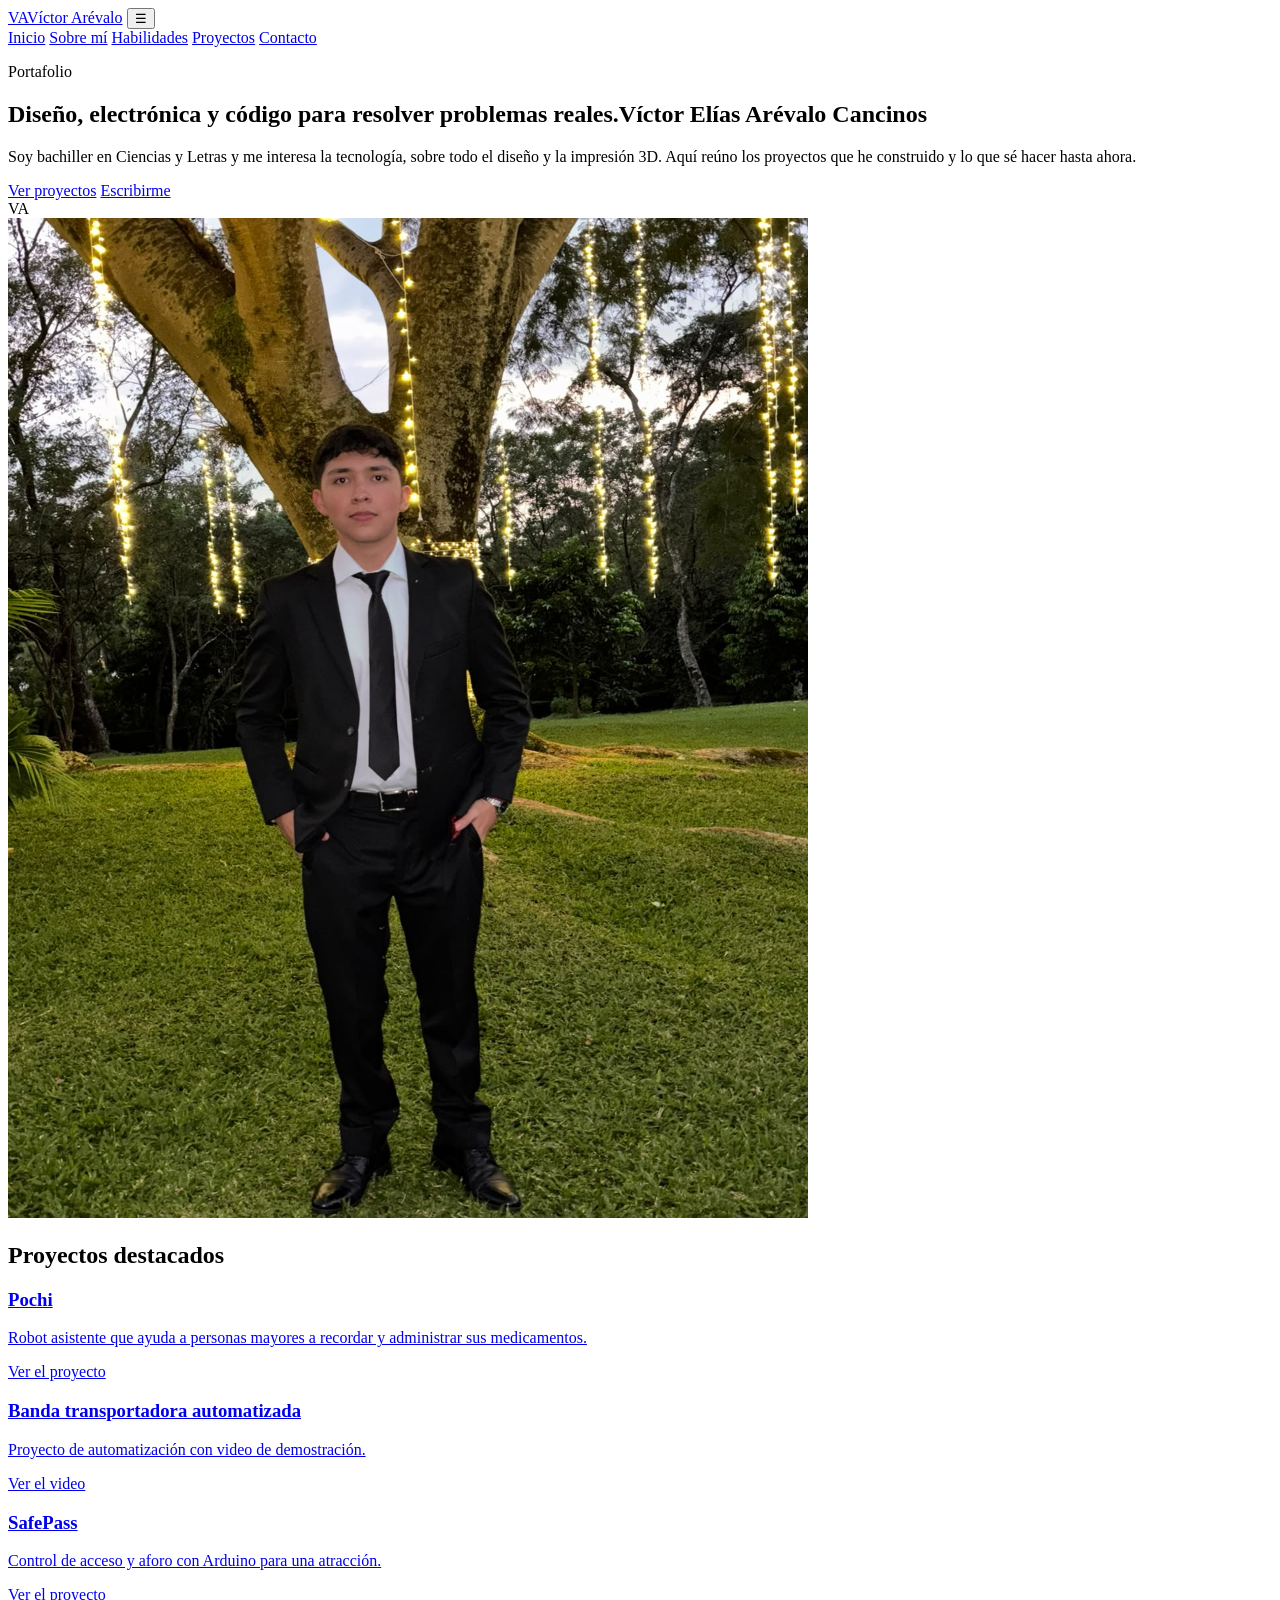
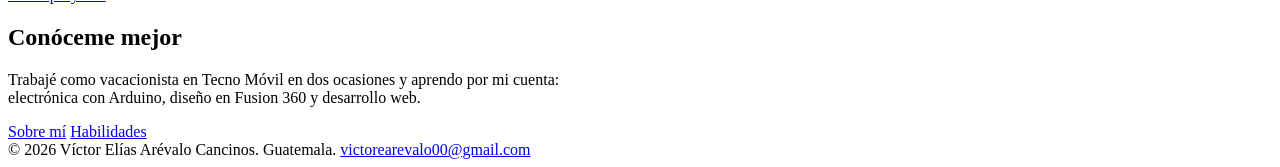
==== index.html @ e8a43c38 "Add files via upload" ====
<!DOCTYPE html>
<html lang="es">
<head>
  <meta charset="utf-8">
  <meta name="viewport" content="width=device-width, initial-scale=1">
  <title>Víctor Elías Arévalo Cancinos | Portafolio</title>
  <meta name="description" content="Portafolio de Víctor Elías Arévalo Cancinos: proyectos de diseño 3D, electrónica con Arduino y desarrollo web en Guatemala.">
  <meta name="theme-color" content="#060A13">
  <meta property="og:title" content="Víctor Elías Arévalo Cancinos | Portafolio">
  <meta property="og:description" content="Portafolio de Víctor Elías Arévalo Cancinos: proyectos de diseño 3D, electrónica con Arduino y desarrollo web en Guatemala.">
  <meta property="og:type" content="website">
  <link rel="icon" href="data:image/svg+xml,%3Csvg xmlns='http://www.w3.org/2000/svg' viewBox='0 0 64 64'%3E%3Crect width='64' height='64' rx='14' fill='%233D7BFF'/%3E%3Ctext x='32' y='43' font-size='30' font-family='Arial' font-weight='700' text-anchor='middle' fill='%2304101f'%3EVA%3C/text%3E%3C/svg%3E">
  <link rel="preconnect" href="https://fonts.googleapis.com">
  <link rel="preconnect" href="https://fonts.gstatic.com" crossorigin>
  <link href="https://fonts.googleapis.com/css2?family=Bricolage+Grotesque:opsz,wght@12..96,500..700&family=Manrope:wght@400;500;600&display=swap" rel="stylesheet">
  <link rel="stylesheet" href="css/styles.css">
  <script>document.documentElement.className+=' js';</script>
</head>
<body>
  <header class="site-header">
    <div class="wrap bar">
      <a class="brand" href="index.html" aria-label="Ir al inicio"><span class="brand-mark">VA</span><span>Víctor Arévalo</span></a>
      <button class="nav-toggle" type="button" aria-label="Abrir menú" aria-expanded="false" aria-controls="menu">&#9776;</button>
      <nav class="nav" id="menu" aria-label="Navegación principal">
        <a href="index.html" aria-current="page">Inicio</a>
        <a href="sobre-mi.html">Sobre mí</a>
        <a href="habilidades.html">Habilidades</a>
        <a href="proyectos.html">Proyectos</a>
        <a href="contacto.html">Contacto</a>
      </nav>
    </div>
  </header>
  <main>
    <section class="hero">
      <div class="wrap hero-grid">
        <div>
          <p class="tag">Portafolio</p>
          <h1>Diseño, electrónica y código para resolver problemas reales.<span class="nm">Víctor Elías Arévalo Cancinos</span></h1>
          <p class="lead">Soy bachiller en Ciencias y Letras y me interesa la tecnología, sobre todo el diseño y la impresión 3D. Aquí reúno los proyectos que he construido y lo que sé hacer hasta ahora.</p>
          <div class="actions">
            <a class="btn btn-primary" href="proyectos.html">Ver proyectos</a>
            <a class="btn" href="mailto:victorearevalo00@gmail.com">Escribirme</a>
          </div>
        </div>
        <div class="hero-photo">
          <div class="frame"><div class="photo"><div class="photo-fallback" aria-hidden="true">VA</div><img src="recursos/victora.jpeg" alt="Fotografía de Víctor Elías Arévalo Cancinos" width="800" height="1000" ></div></div>
        </div>
      </div>
    </section>

    <section class="section alt">
      <div class="wrap">
        <h2 class="reveal">Proyectos destacados</h2>
        <div class="highlights">
          <a class="hl reveal" href="proyectos.html#pochi"><h3>Pochi</h3><p>Robot asistente que ayuda a personas mayores a recordar y administrar sus medicamentos.</p><span class="more">Ver el proyecto</span></a>
          <a class="hl reveal" href="proyectos.html#banda"><h3>Banda transportadora automatizada</h3><p>Proyecto de automatización con video de demostración.</p><span class="more">Ver el video</span></a>
          <a class="hl reveal" href="proyectos.html#safepass"><h3>SafePass</h3><p>Control de acceso y aforo con Arduino para una atracción.</p><span class="more">Ver el proyecto</span></a>
        </div>
      </div>
    </section>

    <section class="section">
      <div class="wrap">
        <h2 class="reveal">Conóceme mejor</h2>
        <p class="reveal muted" style="max-width:38em">Trabajé como vacacionista en Tecno Móvil en dos ocasiones y aprendo por mi cuenta: electrónica con Arduino, diseño en Fusion 360 y desarrollo web.</p>
        <div class="actions reveal">
          <a class="btn" href="sobre-mi.html">Sobre mí</a>
          <a class="btn" href="habilidades.html">Habilidades</a>
        </div>
      </div>
    </section>
  </main>
  <footer class="site-footer">
    <div class="wrap foot">
      <span>&copy; 2026 Víctor Elías Arévalo Cancinos. Guatemala.</span>
      <a href="mailto:victorearevalo00@gmail.com">victorearevalo00@gmail.com</a>
    </div>
  </footer>
  <script src="js/main.js"></script>
</body>
</html>
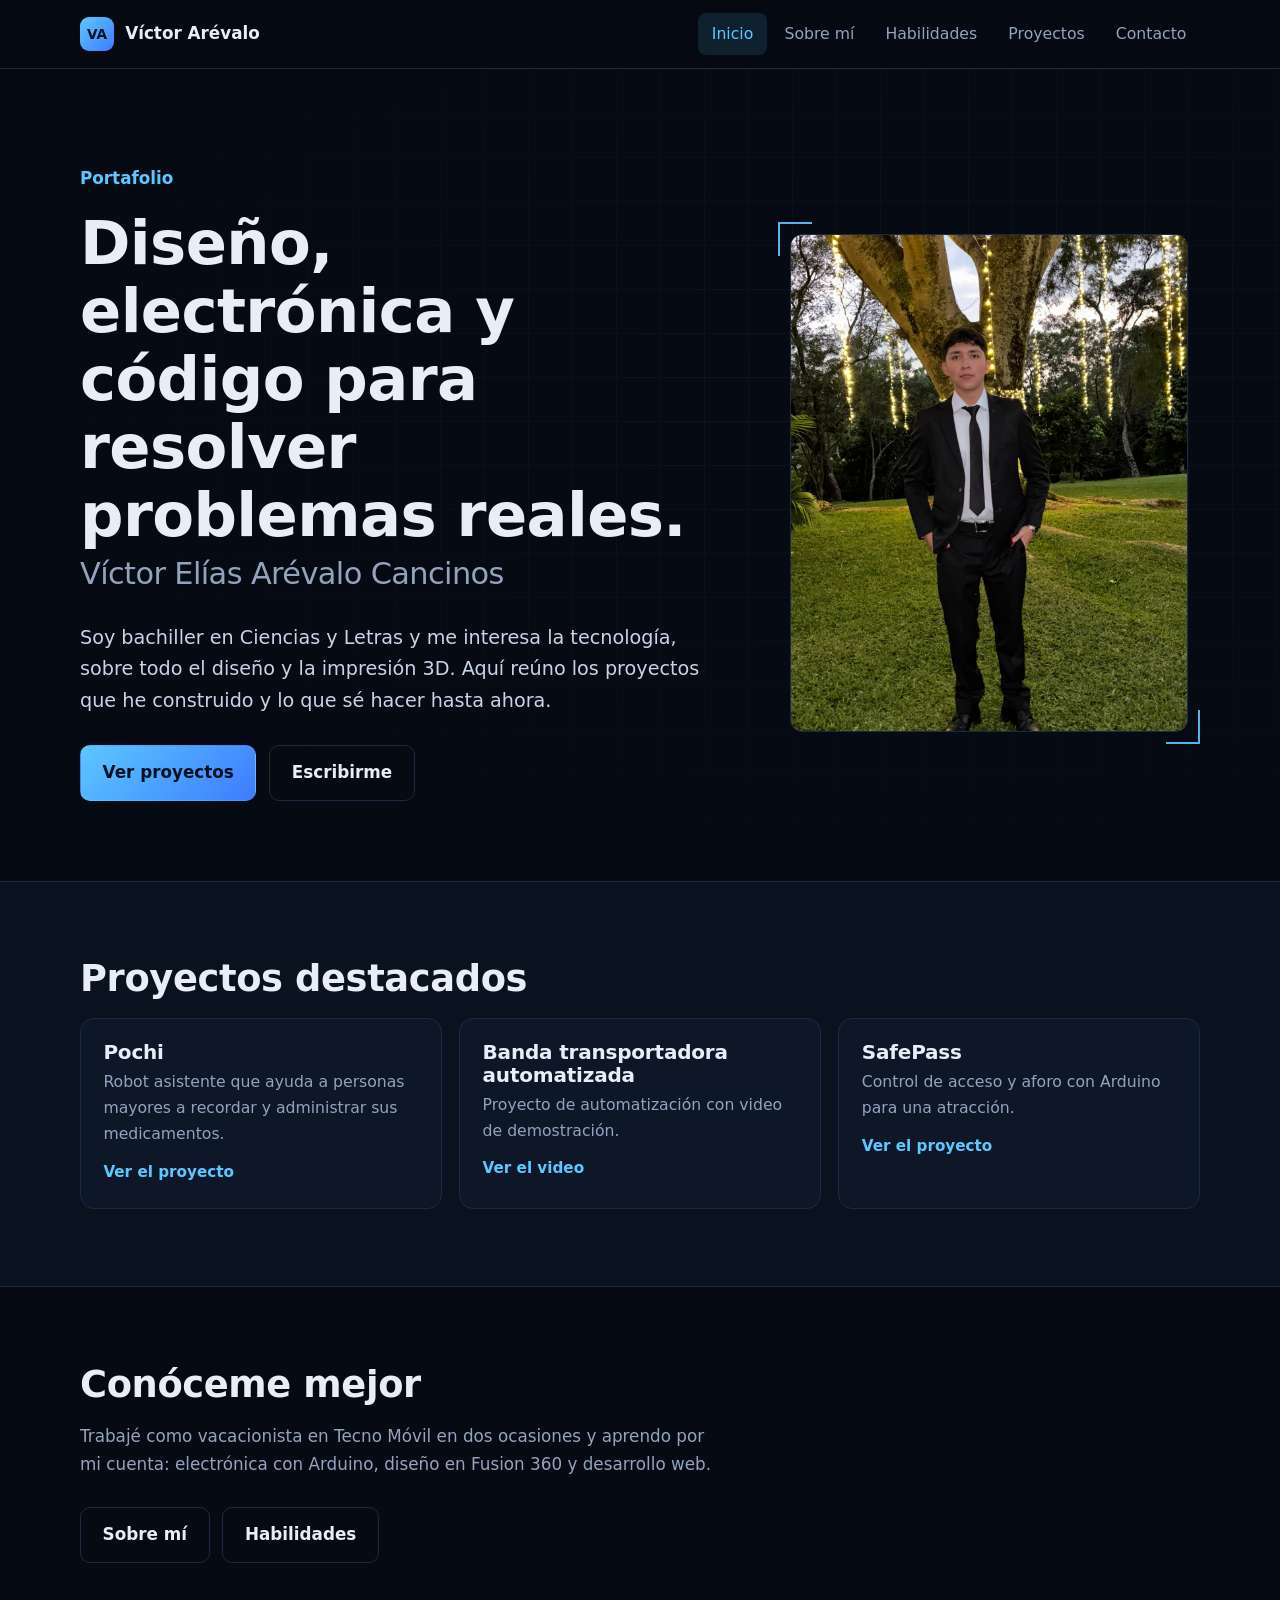
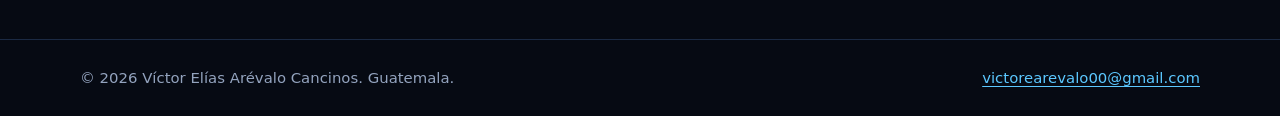
==== commit a359a61c: "Add files via upload" ====
--- a/index.html
+++ b/index.html
@@ -13,7 +13,7 @@
   <link rel="preconnect" href="https://fonts.googleapis.com">
   <link rel="preconnect" href="https://fonts.gstatic.com" crossorigin>
   <link href="https://fonts.googleapis.com/css2?family=Bricolage+Grotesque:opsz,wght@12..96,500..700&family=Manrope:wght@400;500;600&display=swap" rel="stylesheet">
-  <link rel="stylesheet" href="css/styles.css">
+  <link rel="stylesheet" href="styles.css">
   <script>document.documentElement.className+=' js';</script>
 </head>
 <body>
@@ -76,6 +76,6 @@
       <a href="mailto:victorearevalo00@gmail.com">victorearevalo00@gmail.com</a>
     </div>
   </footer>
-  <script src="js/main.js"></script>
+  <script src="main.js"></script>
 </body>
 </html>
--- a/styles.css
+++ b/styles.css
@@ -0,0 +1,157 @@
+/* Portafolio — Víctor Elías Arévalo Cancinos */
+:root{
+  --bg:#060A13; --bg-2:#0A111F; --surface:#0E1727; --line:#1B2A44;
+  --text:#E8EEF8; --muted:#93A3BE; --sky:#5CC8FF; --blue:#3D7BFF;
+  --radius:14px; --maxw:1120px;
+  --f-display:"Bricolage Grotesque","Segoe UI",system-ui,-apple-system,sans-serif;
+  --f-body:"Manrope","Segoe UI",system-ui,-apple-system,sans-serif;
+}
+*,*::before,*::after{box-sizing:border-box}
+html{scroll-behavior:smooth;-webkit-text-size-adjust:100%}
+body{margin:0;background:var(--bg);color:var(--text);font-family:var(--f-body);font-size:1.05rem;line-height:1.65;min-height:100vh;display:flex;flex-direction:column}
+main{flex:1}
+img,video{max-width:100%;display:block}
+a{color:var(--sky);text-decoration-thickness:1px;text-underline-offset:3px}
+a:hover{color:#fff}
+:focus-visible{outline:2px solid var(--sky);outline-offset:3px;border-radius:4px}
+h1,h2,h3{font-family:var(--f-display);line-height:1.12;margin:0 0 .5em;letter-spacing:-.01em}
+h1{font-size:clamp(2.2rem,5.2vw,3.8rem);font-weight:700}
+h2{font-size:clamp(1.6rem,3.2vw,2.3rem);font-weight:650}
+h3{font-size:1.25rem;font-weight:600}
+p{margin:0 0 1em}
+.wrap{width:min(100% - 2.5rem,var(--maxw));margin-inline:auto}
+.muted{color:var(--muted)}
+.lead{font-size:1.2rem;color:#C7D3E8;max-width:34em}
+
+/* Header */
+.site-header{position:sticky;top:0;z-index:50;background:rgba(6,10,19,.82);backdrop-filter:blur(12px);-webkit-backdrop-filter:blur(12px);border-bottom:1px solid var(--line)}
+.bar{display:flex;align-items:center;justify-content:space-between;height:68px}
+.brand{display:flex;align-items:center;gap:.7rem;color:var(--text);text-decoration:none;font-family:var(--f-display);font-weight:650}
+.brand-mark{width:34px;height:34px;border-radius:9px;display:grid;place-items:center;font-size:.85rem;color:#04101f;background:linear-gradient(135deg,var(--sky),var(--blue))}
+.nav{display:flex;gap:.25rem}
+.nav a{color:var(--muted);text-decoration:none;padding:.5rem .85rem;border-radius:8px;font-weight:500;font-size:.98rem;transition:color .2s,background .2s}
+.nav a:hover{color:var(--text);background:rgba(92,200,255,.08)}
+.nav a[aria-current="page"]{color:var(--sky);background:rgba(92,200,255,.12)}
+.nav-toggle{display:none;background:none;border:1px solid var(--line);color:var(--text);width:44px;height:44px;border-radius:10px;cursor:pointer;font-size:1.2rem}
+@media (max-width:760px){
+  .js .nav-toggle{display:block}
+  .js .nav{display:none;position:absolute;top:68px;left:0;right:0;flex-direction:column;background:var(--bg-2);border-bottom:1px solid var(--line);padding:.75rem 1.25rem 1rem}
+  .js .nav.open{display:flex}
+  .nav a{padding:.8rem .5rem}
+  .nav{flex-wrap:wrap}
+}
+
+/* Hero */
+.hero{position:relative;overflow:hidden;padding:clamp(3rem,8vw,6rem) 0 clamp(3rem,7vw,5rem)}
+.hero::before{content:"";position:absolute;inset:0;background-image:linear-gradient(var(--line) 1px,transparent 1px),linear-gradient(90deg,var(--line) 1px,transparent 1px);background-size:44px 44px;opacity:.35;-webkit-mask-image:radial-gradient(ellipse at 70% 40%,#000 0%,transparent 70%);mask-image:radial-gradient(ellipse at 70% 40%,#000 0%,transparent 70%)}
+.hero-grid{position:relative;display:grid;grid-template-columns:1.25fr .85fr;gap:clamp(2rem,6vw,5rem);align-items:center}
+.hero .tag{color:var(--sky);font-weight:600;margin-bottom:1rem}
+.hero h1 .nm{display:block;color:var(--muted);font-weight:500;font-size:.5em;margin-top:.5rem}
+.actions{display:flex;flex-wrap:wrap;gap:.8rem;margin-top:1.8rem}
+.btn{display:inline-flex;align-items:center;justify-content:center;padding:.8rem 1.35rem;border-radius:10px;font-weight:600;text-decoration:none;border:1px solid var(--line);color:var(--text);transition:transform .2s,border-color .2s,background .2s}
+.btn:hover{border-color:var(--sky);color:#fff;transform:translateY(-2px)}
+.btn-primary{background:linear-gradient(135deg,var(--sky),var(--blue));color:#04101f;border-color:transparent}
+.btn-primary:hover{color:#04101f;filter:brightness(1.08)}
+@media (max-width:860px){.hero-grid{grid-template-columns:1fr}.hero-photo{order:-1;max-width:300px}}
+
+/* Photo frame with CAD-style corner marks */
+.photo{position:relative;aspect-ratio:4/5;border-radius:12px;background:var(--surface);overflow:hidden;border:1px solid var(--line)}
+.photo img{position:absolute;inset:0;width:100%;height:100%;object-fit:cover;z-index:1}
+.photo-fallback{position:absolute;inset:0;display:grid;place-items:center;font-family:var(--f-display);font-size:4rem;font-weight:700;color:var(--sky);background:radial-gradient(circle at 30% 20%,rgba(61,123,255,.25),transparent 60%),var(--surface)}
+.frame{position:relative;padding:12px}
+.frame::before,.frame::after{content:"";position:absolute;width:34px;height:34px;border:2px solid var(--sky);opacity:.9}
+.frame::before{top:0;left:0;border-right:0;border-bottom:0}
+.frame::after{bottom:0;right:0;border-left:0;border-top:0}
+.photo.small{max-width:260px;aspect-ratio:1/1}
+
+/* Sections */
+.section{padding:clamp(2.8rem,6vw,4.8rem) 0}
+.section.alt{background:var(--bg-2);border-block:1px solid var(--line)}
+.page-head{padding:clamp(2.8rem,6vw,4.5rem) 0 1rem}
+.page-head p{max-width:40em;color:#C7D3E8;font-size:1.15rem}
+
+/* Home highlights */
+.highlights{display:grid;grid-template-columns:repeat(3,1fr);gap:1.1rem}
+.hl{display:block;padding:1.4rem;border:1px solid var(--line);border-radius:var(--radius);background:var(--surface);color:var(--text);text-decoration:none;transition:border-color .25s,transform .25s}
+.hl:hover{border-color:var(--sky);transform:translateY(-3px);color:var(--text)}
+.hl h3{margin-bottom:.35rem}
+.hl p{color:var(--muted);margin:0;font-size:.98rem}
+.hl .more{display:inline-block;margin-top:.8rem;color:var(--sky);font-weight:600;font-size:.95rem}
+@media (max-width:860px){.highlights{grid-template-columns:1fr}}
+
+/* About */
+.about-grid{display:grid;grid-template-columns:.7fr 1.3fr;gap:clamp(2rem,5vw,4rem);align-items:start}
+@media (max-width:860px){.about-grid{grid-template-columns:1fr}}
+.timeline{list-style:none;margin:1rem 0 0;padding:0 0 0 1.4rem;border-left:1px solid var(--line)}
+.timeline li{position:relative;padding:0 0 1.5rem 1rem}
+.timeline li::before{content:"";position:absolute;left:-1.4rem;top:.55rem;width:9px;height:9px;margin-left:-4px;border-radius:50%;background:var(--sky);box-shadow:0 0 0 4px rgba(92,200,255,.15)}
+.timeline h3{margin-bottom:.1rem;font-size:1.1rem}
+.timeline .when{color:var(--sky);font-size:.9rem;font-weight:600}
+.timeline p{color:var(--muted);margin:.3rem 0 0}
+.values{display:flex;flex-wrap:wrap;gap:.6rem;padding:0;list-style:none;margin:1rem 0 0}
+.values li{padding:.4rem .9rem;border:1px solid var(--line);border-radius:999px;color:#C7D3E8;font-size:.95rem}
+
+/* Skills */
+.skill-groups{display:grid;grid-template-columns:repeat(2,1fr);gap:1.1rem}
+@media (max-width:760px){.skill-groups{grid-template-columns:1fr}}
+.group{border:1px solid var(--line);border-radius:var(--radius);background:var(--surface);padding:1.5rem}
+.group h2{font-size:1.3rem;margin-bottom:.25rem}
+.group>p{color:var(--muted);font-size:.97rem}
+.skills{list-style:none;padding:0;margin:1rem 0 0;display:grid;gap:.6rem}
+.skills li{display:flex;justify-content:space-between;gap:1rem;align-items:baseline;padding:.55rem 0;border-bottom:1px solid var(--line)}
+.skills li:last-child{border-bottom:0}
+.lvl{font-size:.88rem;color:var(--sky);white-space:nowrap}
+.note{margin-top:1.5rem;color:var(--muted);font-size:.95rem}
+
+/* Projects */
+.project{display:grid;grid-template-columns:1.1fr .9fr;gap:clamp(1.5rem,4vw,3rem);align-items:center;padding:clamp(1.8rem,4vw,3rem) 0;border-top:1px solid var(--line)}
+.project:first-of-type{border-top:0}
+.project.flip .media{order:2}
+@media (max-width:860px){.project,.project.flip{grid-template-columns:1fr}.project.flip .media{order:0}}
+.featured{background:linear-gradient(180deg,rgba(61,123,255,.09),transparent 60%);border:1px solid var(--line);border-radius:18px;padding:clamp(1.2rem,3vw,2.2rem);margin-bottom:1rem}
+.kicker{color:var(--sky);font-weight:600;font-size:.95rem;margin-bottom:.5rem}
+.meta{color:var(--muted);font-size:.95rem}
+.chips{display:flex;flex-wrap:wrap;gap:.45rem;list-style:none;padding:0;margin:1rem 0}
+.chips li{padding:.25rem .7rem;border-radius:999px;background:rgba(92,200,255,.1);border:1px solid rgba(92,200,255,.25);color:#CFE9FA;font-size:.88rem}
+.acro{display:flex;flex-wrap:wrap;gap:.6rem;margin:1.1rem 0 0;padding:0;list-style:none}
+.acro li{display:flex;align-items:baseline;gap:.4rem;padding:.35rem .8rem;border:1px solid var(--line);border-radius:10px;background:var(--bg-2);font-size:.92rem;color:var(--muted)}
+.acro b{font-family:var(--f-display);font-size:1.15rem;color:var(--sky)}
+.small-projects{display:grid;grid-template-columns:repeat(2,1fr);gap:1.2rem;padding-top:1.5rem;border-top:1px solid var(--line)}
+@media (max-width:860px){.small-projects{grid-template-columns:1fr}}
+.card{border:1px solid var(--line);border-radius:var(--radius);background:var(--surface);overflow:hidden;display:flex;flex-direction:column}
+.card .body{padding:1.3rem 1.4rem 1.5rem}
+
+/* Media: video + placeholder */
+.video-box{position:relative;border-radius:12px;overflow:hidden;border:1px solid var(--line);background:#02050B;aspect-ratio:16/9}
+.video-box video{width:100%;height:100%;object-fit:contain;background:#02050B}
+.video-missing{display:none;position:absolute;inset:0;place-items:center;text-align:center;padding:1rem;color:var(--muted);font-size:.95rem;background:var(--surface)}
+.video-box.is-missing .video-missing{display:grid}
+.video-box.is-missing video{visibility:hidden}
+.placeholder{position:relative;aspect-ratio:16/9;display:grid;place-items:center;text-align:center;padding:1rem;color:var(--muted);font-size:.92rem;background-image:linear-gradient(rgba(92,200,255,.08) 1px,transparent 1px),linear-gradient(90deg,rgba(92,200,255,.08) 1px,transparent 1px),radial-gradient(circle at 30% 20%,rgba(61,123,255,.18),transparent 60%);background-size:24px 24px,24px 24px,auto;background-color:var(--bg-2);border-bottom:1px solid var(--line)}
+.placeholder svg{width:38px;height:38px;stroke:var(--sky);fill:none;stroke-width:1.5;margin:0 auto .5rem}
+.placeholder.round{border:1px solid var(--line);border-radius:12px}
+
+/* Contact */
+.contact-box{max-width:640px;border:1px solid var(--line);border-radius:18px;background:var(--surface);padding:clamp(1.5rem,4vw,2.5rem)}
+.mail{display:inline-block;margin:.5rem 0 1.2rem;font-family:var(--f-display);font-size:clamp(1.1rem,4.6vw,1.9rem);font-weight:600;color:var(--sky);word-break:break-all;text-decoration:none;border-bottom:2px solid rgba(92,200,255,.4)}
+.mail:hover{border-color:var(--sky)}
+.info{list-style:none;padding:0;margin:1.5rem 0 0;display:grid;gap:.6rem;color:var(--muted)}
+.info b{color:var(--text);font-weight:600}
+
+/* Footer */
+.site-footer{border-top:1px solid var(--line);padding:1.6rem 0;color:var(--muted);font-size:.93rem}
+.foot{display:flex;flex-wrap:wrap;gap:.6rem 1.5rem;justify-content:space-between}
+
+/* Motion: one load sequence in hero + soft reveal elsewhere */
+@keyframes rise{from{opacity:0;transform:translateY(14px)}to{opacity:1;transform:none}}
+.hero-grid>*{animation:rise .7s ease both}
+.hero-grid>*:nth-child(2){animation-delay:.15s}
+.reveal{opacity:0;transform:translateY(10px);transition:opacity .6s ease,transform .6s ease}
+.reveal.in{opacity:1;transform:none}
+html:not(.js) .reveal{opacity:1;transform:none}
+@media (prefers-reduced-motion:reduce){
+  html{scroll-behavior:auto}
+  .hero-grid>*{animation:none}
+  .reveal{opacity:1;transform:none;transition:none}
+  .btn,.hl{transition:none}
+}
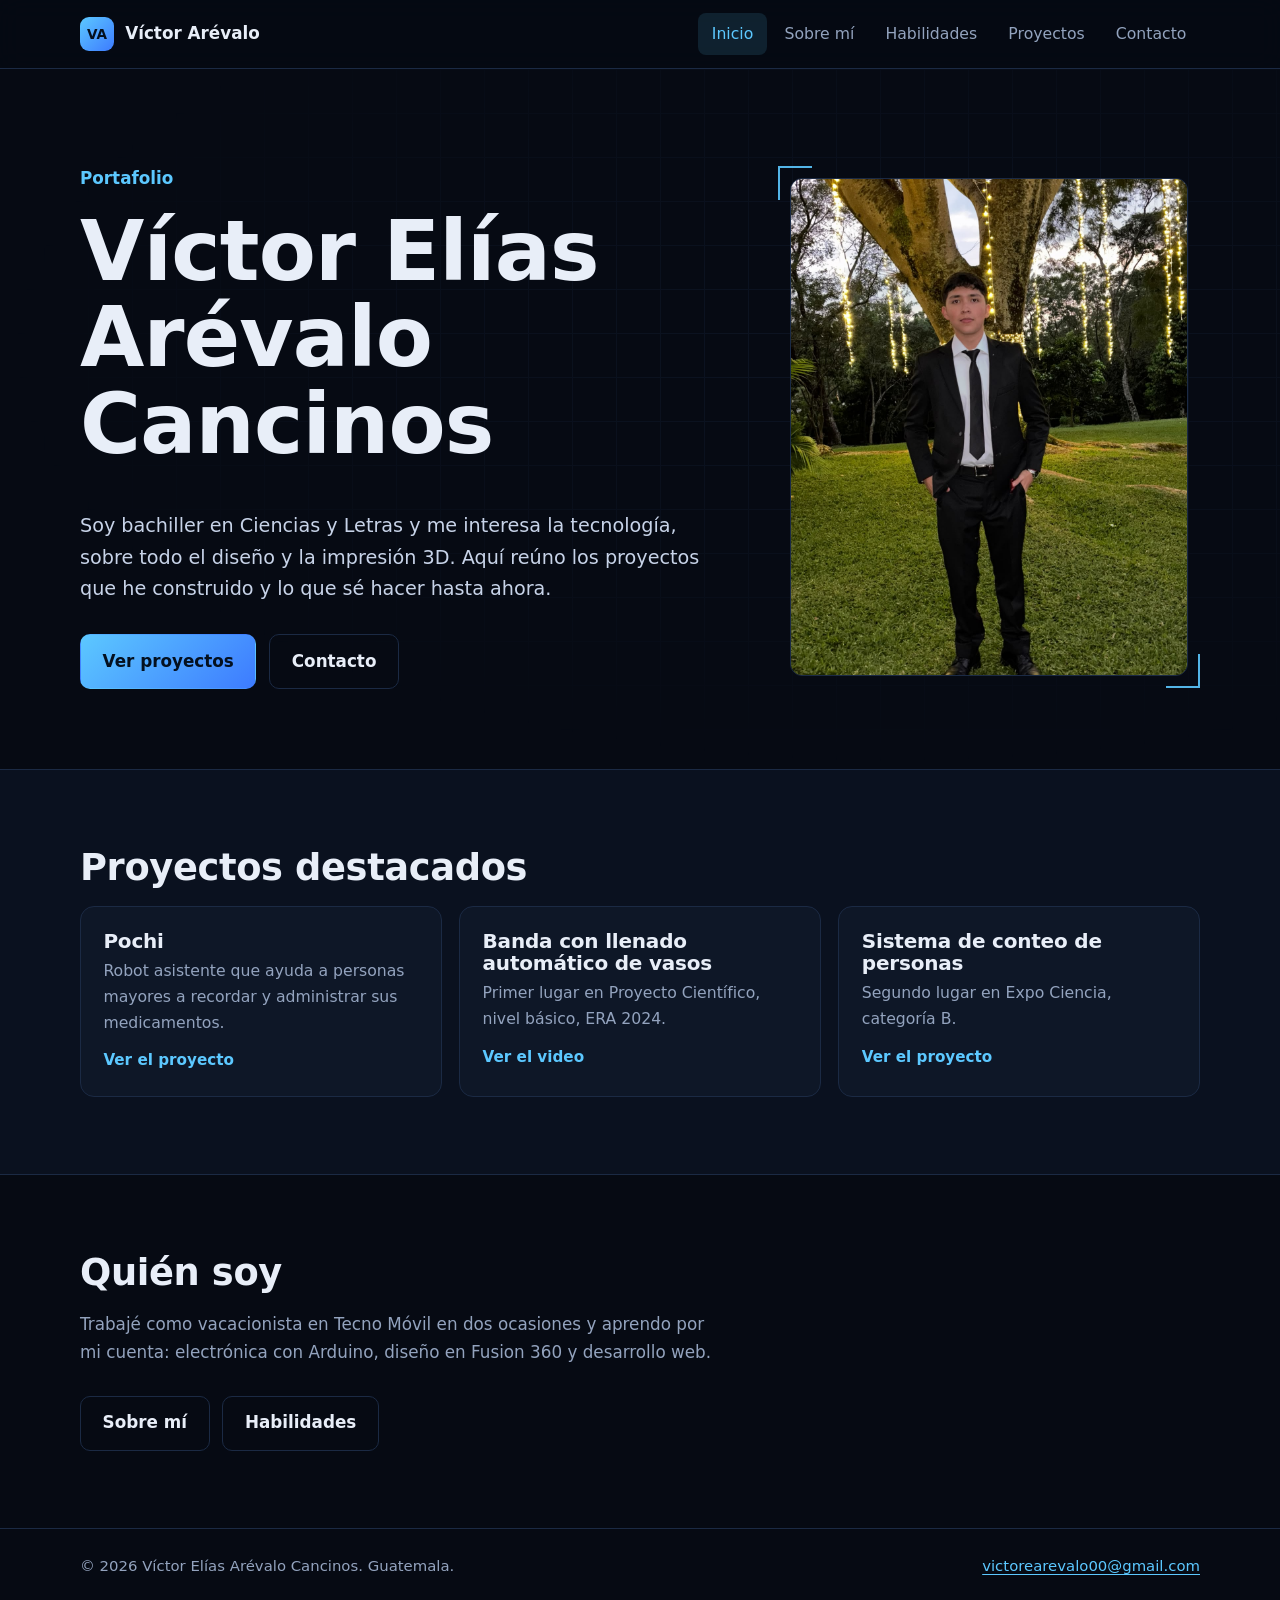
==== commit f4a5894b: "Update index.html" ====
--- a/index.html
+++ b/index.html
@@ -15,6 +15,9 @@
   <link href="https://fonts.googleapis.com/css2?family=Bricolage+Grotesque:opsz,wght@12..96,500..700&family=Manrope:wght@400;500;600&display=swap" rel="stylesheet">
   <link rel="stylesheet" href="styles.css">
   <script>document.documentElement.className+=' js';</script>
+  <style>
+.hero h1{font-size:clamp(2.6rem,8vw,5.2rem);line-height:1.04}
+  </style>
 </head>
 <body>
   <header class="site-header">
@@ -35,11 +38,11 @@
       <div class="wrap hero-grid">
         <div>
           <p class="tag">Portafolio</p>
-          <h1>Diseño, electrónica y código para resolver problemas reales.<span class="nm">Víctor Elías Arévalo Cancinos</span></h1>
+          <h1>Víctor Elías Arévalo Cancinos</h1>
           <p class="lead">Soy bachiller en Ciencias y Letras y me interesa la tecnología, sobre todo el diseño y la impresión 3D. Aquí reúno los proyectos que he construido y lo que sé hacer hasta ahora.</p>
           <div class="actions">
             <a class="btn btn-primary" href="proyectos.html">Ver proyectos</a>
-            <a class="btn" href="mailto:victorearevalo00@gmail.com">Escribirme</a>
+            <a class="btn" href="contacto.html">Contacto</a>
           </div>
         </div>
         <div class="hero-photo">
@@ -53,15 +56,15 @@
         <h2 class="reveal">Proyectos destacados</h2>
         <div class="highlights">
           <a class="hl reveal" href="proyectos.html#pochi"><h3>Pochi</h3><p>Robot asistente que ayuda a personas mayores a recordar y administrar sus medicamentos.</p><span class="more">Ver el proyecto</span></a>
-          <a class="hl reveal" href="proyectos.html#banda"><h3>Banda transportadora automatizada</h3><p>Proyecto de automatización con video de demostración.</p><span class="more">Ver el video</span></a>
-          <a class="hl reveal" href="proyectos.html#safepass"><h3>SafePass</h3><p>Control de acceso y aforo con Arduino para una atracción.</p><span class="more">Ver el proyecto</span></a>
+          <a class="hl reveal" href="proyectos.html#banda"><h3>Banda con llenado automático de vasos</h3><p>Primer lugar en Proyecto Científico, nivel básico, ERA 2024.</p><span class="more">Ver el video</span></a>
+          <a class="hl reveal" href="proyectos.html#conteo"><h3>Sistema de conteo de personas</h3><p>Segundo lugar en Expo Ciencia, categoría B.</p><span class="more">Ver el proyecto</span></a>
         </div>
       </div>
     </section>
 
     <section class="section">
       <div class="wrap">
-        <h2 class="reveal">Conóceme mejor</h2>
+        <h2 class="reveal">Quién soy</h2>
         <p class="reveal muted" style="max-width:38em">Trabajé como vacacionista en Tecno Móvil en dos ocasiones y aprendo por mi cuenta: electrónica con Arduino, diseño en Fusion 360 y desarrollo web.</p>
         <div class="actions reveal">
           <a class="btn" href="sobre-mi.html">Sobre mí</a>
